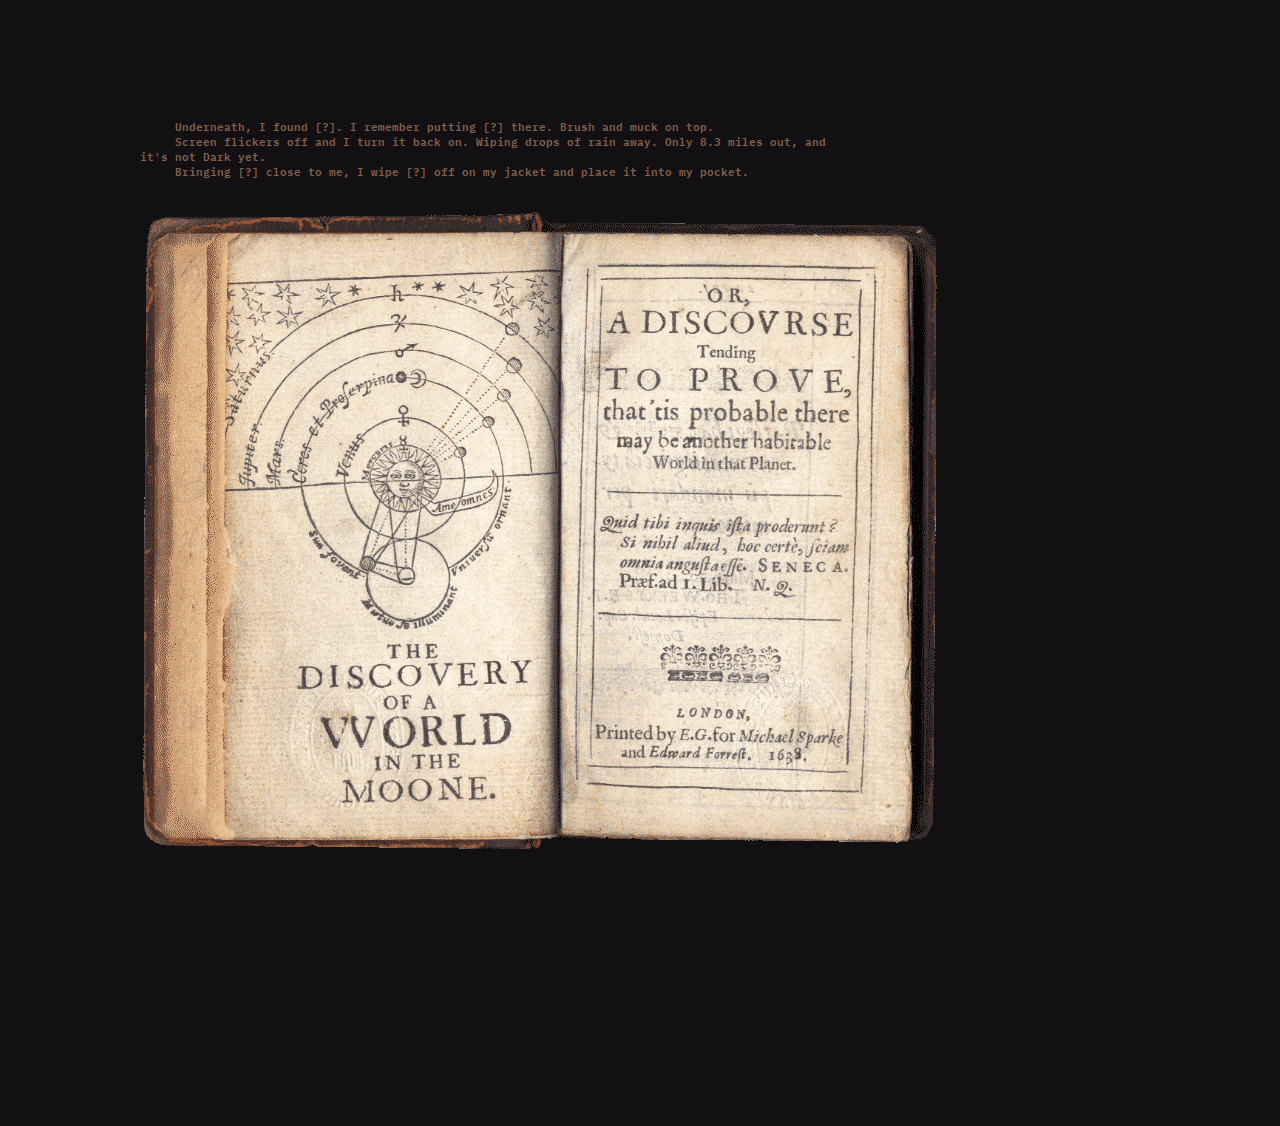
==== find.html @ f57b0814 "new file" ====
<!DOCTYPE html>
<html dir="ltr" lang="en-US">
<head>
	<link rel="stylesheet" type="text/css" href="./assets/common.css" media="screen" />
	<link rel="stylesheet" type="text/css" href="./assets/style.css" media="screen" />    
</head>
<body>
	<div class="page">
        <p>Underneath, I found [?]. I remember putting [?] there. Brush and muck on top.</p>
		<p>Screen flickers off and I turn it back on. Wiping drops of rain away. Only 8.3 miles out, and it's not Dark yet.</p>
		<p>Bringing [?] close to me, I wipe [?] off on my jacket and place it into my pocket.</p>
		<img class="wideimg" src="\assets\galileo.png"/>
    </div>
</body>
</html>
---- assets/common.css ----
/*

	1312 vs. HTML5

	

	written by Mike "1312" (mike at thirteentwelve.com)


	
	A modified Eric Meyer's CSS reset and Rich Clark's HTML5 CSS reset

		
*/

html, body, div, span, object, iframe,
h1, h2, h3, h4, h5, h6, p, blockquote, pre,
abbr, address, cite, code,
del, dfn, em, img, ins, kbd, q, samp,
small, strong, sub, sup, var,
b, i,
dl, dt, dd, ol, ul, li,
fieldset, form, label, legend,
table, caption, tbody, tfoot, thead, tr, th, td,
article, aside, dialog, figure, footer, header, 
hgroup, menu, nav, section,
time, mark, audio, video {
    margin:0;
    padding:0;
    border:0;
    outline:0;
    font-size:100%;
    vertical-align:baseline;
    background:transparent;
    font-weight: normal;
}

a { text-decoration: none; color: #000; }

/* force scroll bars to stop the page jump on short pages */
html {
    overflow-y: scroll;
    overflow: -moz-scrollbars-vertical;
}

body {
	line-height: 1;
}

article, aside, dialog, figure, footer, header, 
hgroup, nav, section { 
    display:block;
}

blockquote, q {
	quotes: none;
}


/* ~~~~~~~~~~~~~~~~~~~~~~~~~~~~~~~~~~~~~~~~~~~~~~ common elements */
/* remember to highlight inserts somehow! */
ins {
	text-decoration: none;
}
del {
	text-decoration: line-through;
}
mark {
    background-color: #ff9;
    color: #000;     
    font-style:italic;
    font-weight:bold;    
}
input, select {
    vertical-align:middle;
}
/* tables still need 'cellspacing="0"' in the markup */
table {
	border-collapse: collapse;
	border-spacing: 0;
}

/* ~~~~~~~~~~~~~~~~~~~~~~~~~~~~~~~~~~~~~~~~~~~~~~ common classes */

.floatLeft {
	float: left;
	text-align: left;
}
	img.floatLeft {
		margin: 0 10px 10px 10px;
	}
	
.floatRight {
	float: right;
	text-align: right;
}
	img.floatRight {
		margin: 0 10px 10px 10px;
	}

.floatClear, .cleaner {
	clear: both;
}
	br.floatClear {
		margin: -1px -1px 0px 0px;
		width: 1px;
		height: 1px;
		clear: both;
	}

.alignRight {
	text-align: right;
}

.alignCenter {
	text-align: center;
}

div.hr {
	clear: both;
	margin: 0;
	padding: 0;
	/*
	hr's tend to come with uncontrollable and annoying extra margins and inconsistancies on how to style them
	but the hr is great for page breaks without css and for clearing floats
	
	to style a hr, restyle this in a container div in div specific
	or have a new class, eg. div.hr-dotted { border-top: 1px dotted #666; } div.hr-dotted hr { display: none; }
	*/
}
	div.hr hr {
		display: none;
	}
	
.hide {
	display: none !important;
}

.bold {
	font-weight: bold;
}

.noBg {
	background: none !important;
}

.error {
	color: #f00;
	font-weight: bold;
}

:focus, a {
  -moz-outline-style: none;
  /* combatting that annoying dotted border box that appears on focus of an element in ff */
  outline: none !important;
  /* and the safari green glow */
}

.nb {
    border: 0 none !important;
}
---- assets/style.css ----
@font-face {
    font-family: "IBM Plex Mono Light Italic";
    src: url(./IBMPlexMono-LightItalic.woff) format("woff");
}

@font-face {
    font-family: "IBM Plex Mono Semibold";
    src: url(./IBMPlexMono-SemiBold.woff) format("woff");
}

@font-face {
    font-family: "Cormorant Unicase Light";
    src: url(./CormorantUnicase-Light.woff) format("woff");
}

.page {
    width: 700px;
    margin-left: 140px;
    padding-bottom: 240px;
}

.rightJust {
    text-align: right;
}

html {
    background-color: #121013;
}

body {;
    margin-top: 120px;
}

/*  lololololol   */
img {
    padding-top: 30px;
    padding-bottom: 30px;
    align-items: center;
}

.wideimg {
    width: 800px;
}

h1 {
    font-family: "Cormorant Unicase Light", 'Times New Roman', Times, serif;
    font-size: 38pt;
    letter-spacing: 0.02em;
    line-height: 130%;
    color: rgb(116, 104, 38);
    margin-bottom: -4%;
    margin-top: 15%;
}

h2 {
    text-indent: 2.5%;
    max-width: 800px;
    line-height: 160%;
    font-family: "IBM Plex Mono Light Italic", 'Courier New', Courier, monospace;
    font-size: 14pt;
    color: rgb(85, 92, 60);
    margin-top: 1%;
    margin-bottom: 1.5%;
}

p {
    font-family: "IBM Plex Mono Semibold", 'Courier New', Courier, monospace;
    font-size: 8pt;
    text-indent: 5%;
    color:rgb(131, 96, 75);
    line-height: 140%;
}

a {
    color:rgb(97, 112, 43);
}

a:hover {
    color:rgb(138, 128, 36);
    text-decoration:overline;
}
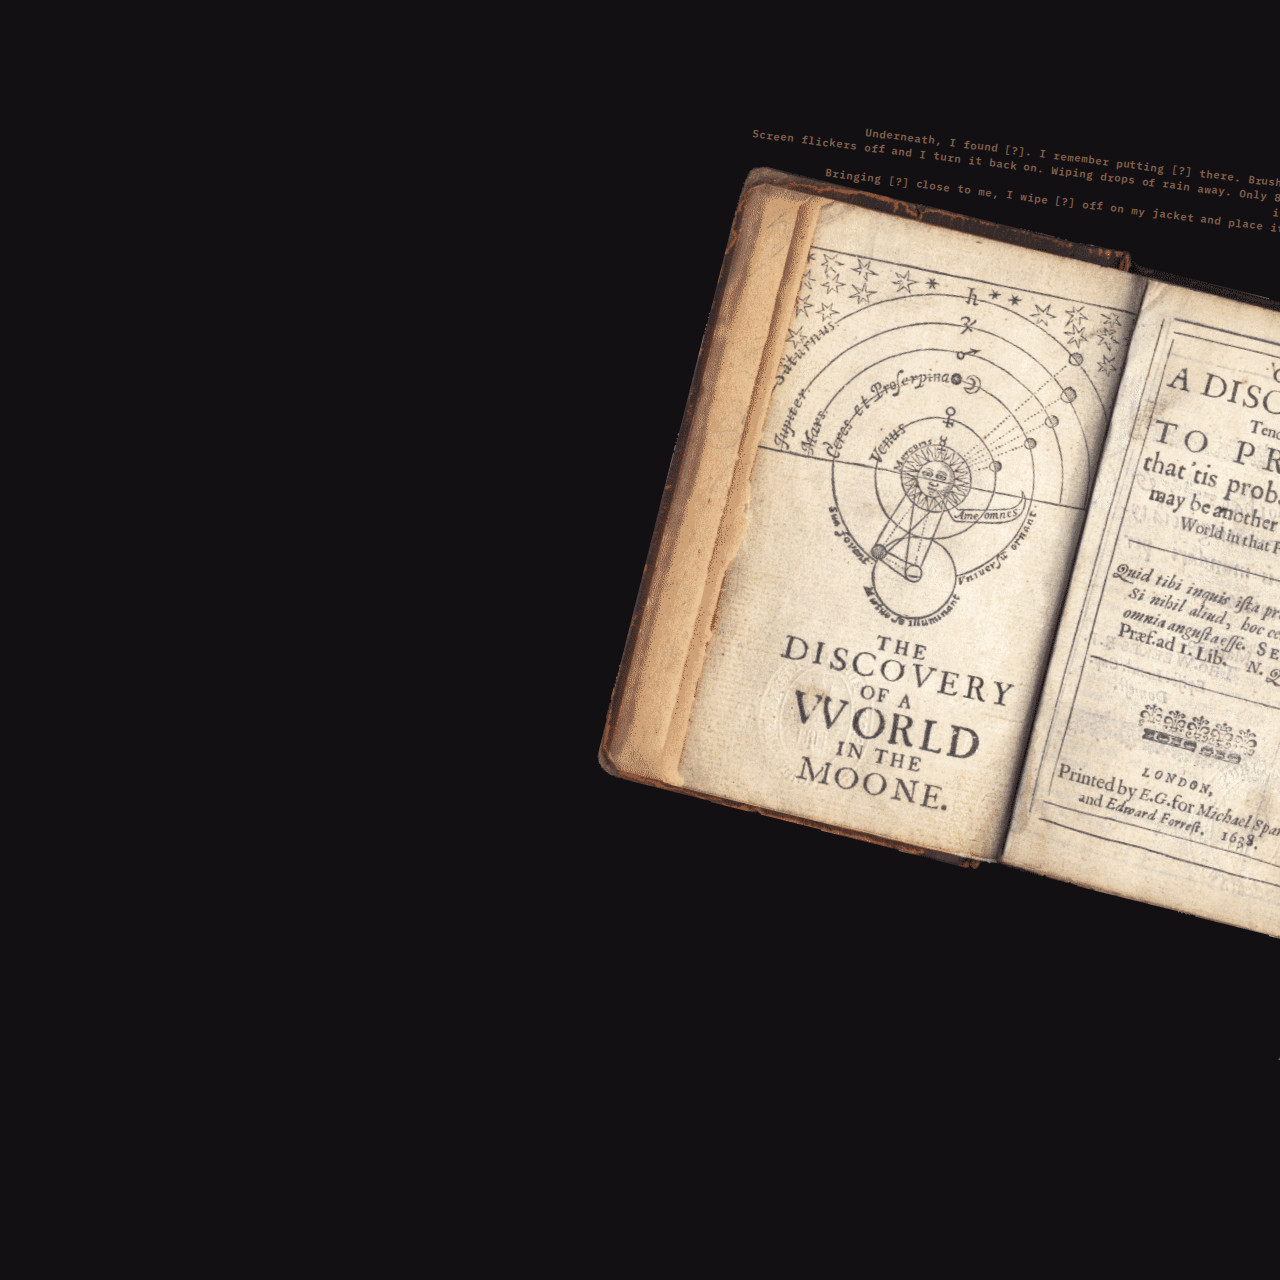
==== commit 017fa581: "some css, maybe editing" ====
--- a/find.html
+++ b/find.html
@@ -5,11 +5,15 @@
 	<link rel="stylesheet" type="text/css" href="./assets/style.css" media="screen" />    
 </head>
 <body>
-	<div class="page">
+	<div class="page rightJust odd">
+		<div class="exit odd">
+			<a href=index.html>ExIT</a>
+		</div>
         <p>Underneath, I found [?]. I remember putting [?] there. Brush and muck on top.</p>
 		<p>Screen flickers off and I turn it back on. Wiping drops of rain away. Only 8.3 miles out, and it's not Dark yet.</p>
 		<p>Bringing [?] close to me, I wipe [?] off on my jacket and place it into my pocket.</p>
-		<img class="wideimg" src="\assets\galileo.png"/>
+		<img class="wideimg odd" src="\assets\galileo.png"/>
+		<p class="odd big">AH<p class="odd">HA<p class="odd">AH<p class="odd">HA<p class="odd">AH</p></p></p></p></p>
     </div>
 </body>
 </html>--- a/assets/style.css
+++ b/assets/style.css
@@ -21,13 +21,26 @@
 
 .rightJust {
     text-align: right;
+    margin-left: 50%;
+}
+
+.odd {
+    transform: rotate(7deg);
+}
+
+.exit {
+    font-size: 24px;
+}
+
+.big {
+    color:darkturquoise;
 }
 
 html {
     background-color: #121013;
 }
 
-body {;
+body {
     margin-top: 120px;
 }
 
@@ -37,6 +50,8 @@
     padding-bottom: 30px;
     align-items: center;
 }
+
+
 
 .wideimg {
     width: 800px;
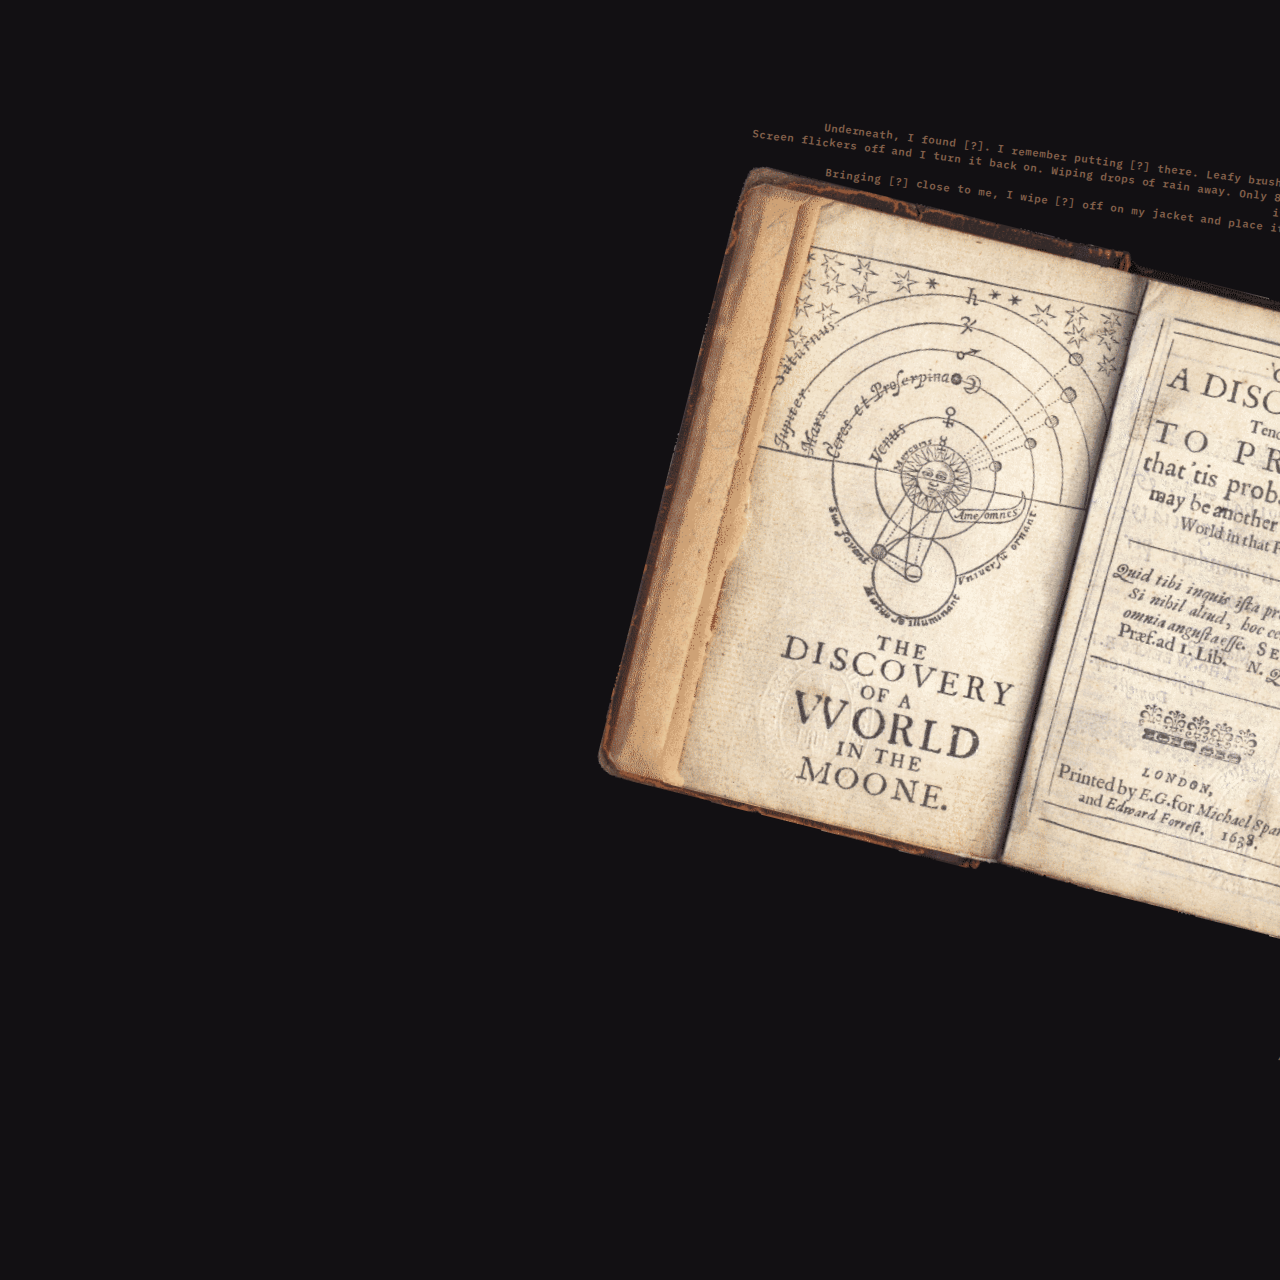
==== commit 9c8f133b: "copy" ====
--- a/find.html
+++ b/find.html
@@ -9,7 +9,7 @@
 		<div class="exit odd">
 			<a href=index.html>ExIT</a>
 		</div>
-        <p>Underneath, I found [?]. I remember putting [?] there. Brush and muck on top.</p>
+        <p>Underneath, I found [?]. I remember putting [?] there. Leafy brush and muck on top.</p>
 		<p>Screen flickers off and I turn it back on. Wiping drops of rain away. Only 8.3 miles out, and it's not Dark yet.</p>
 		<p>Bringing [?] close to me, I wipe [?] off on my jacket and place it into my pocket.</p>
 		<img class="wideimg odd" src="\assets\galileo.png"/>
